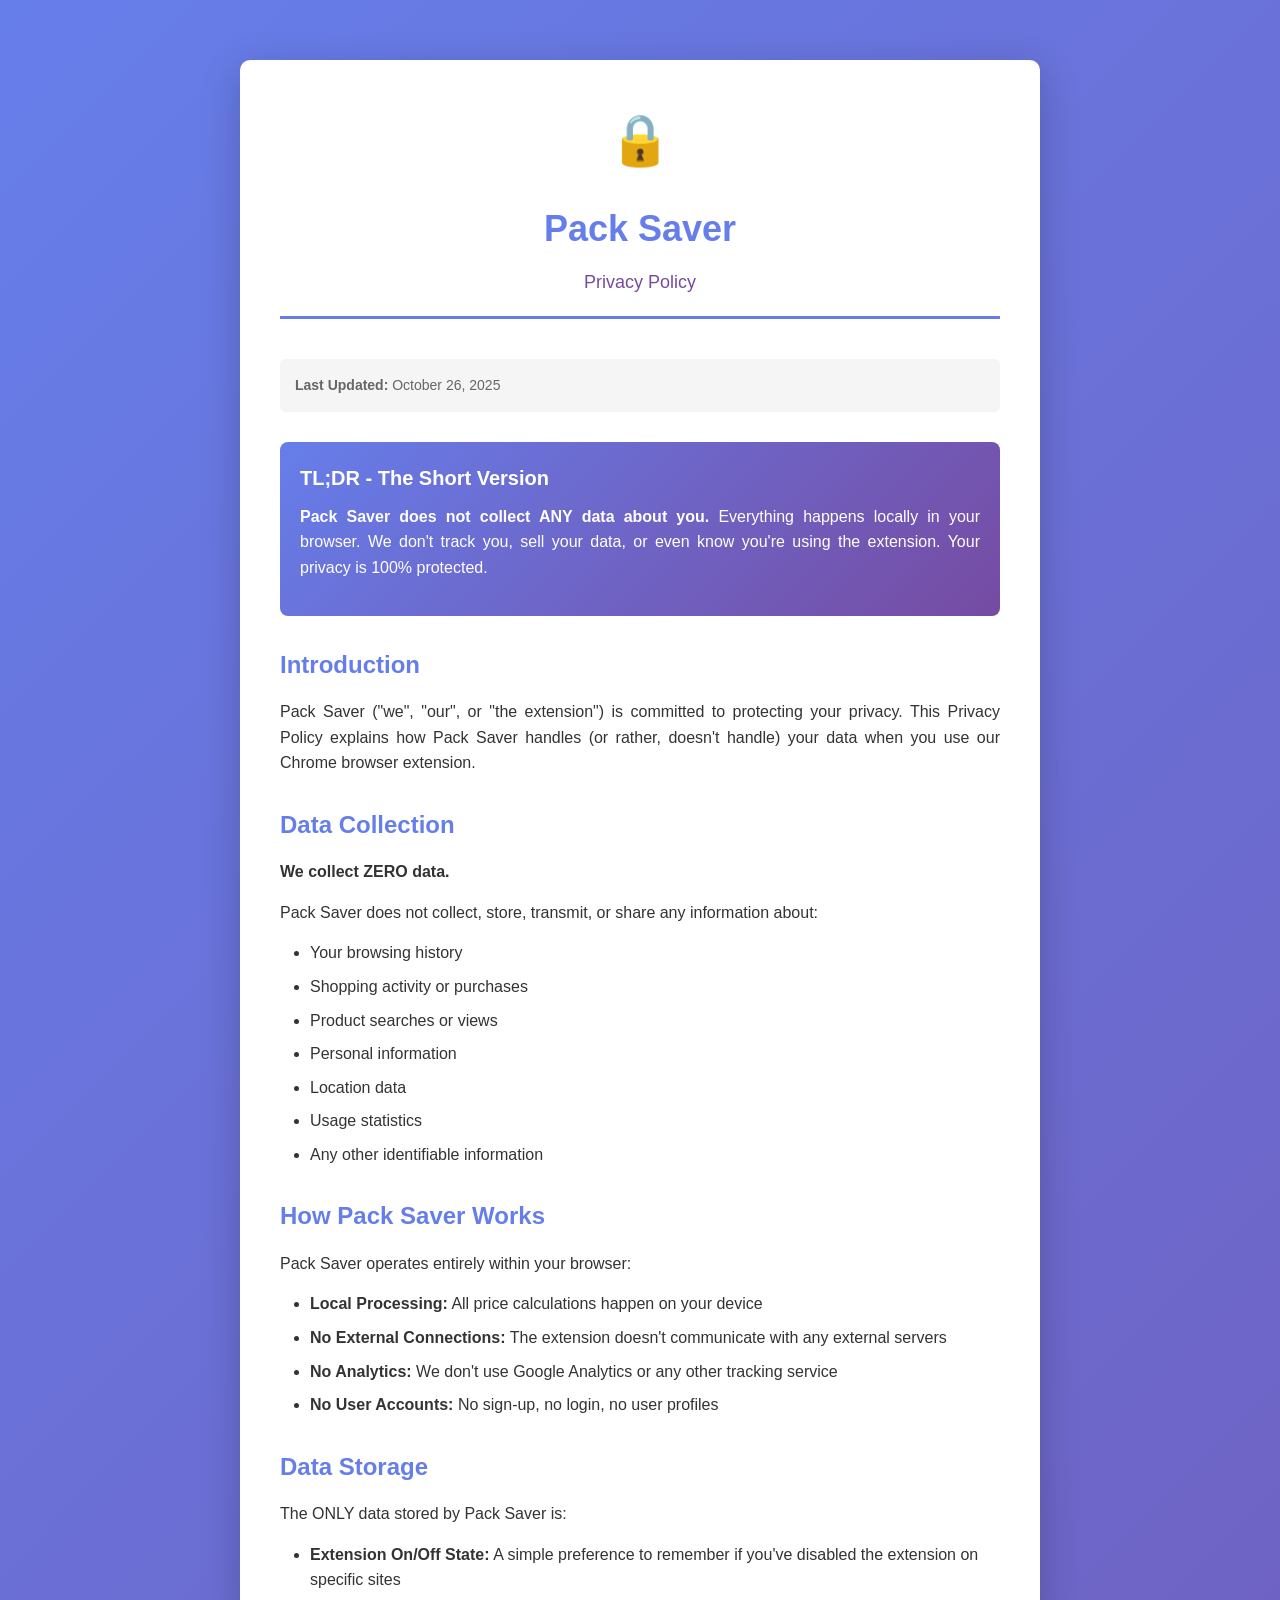
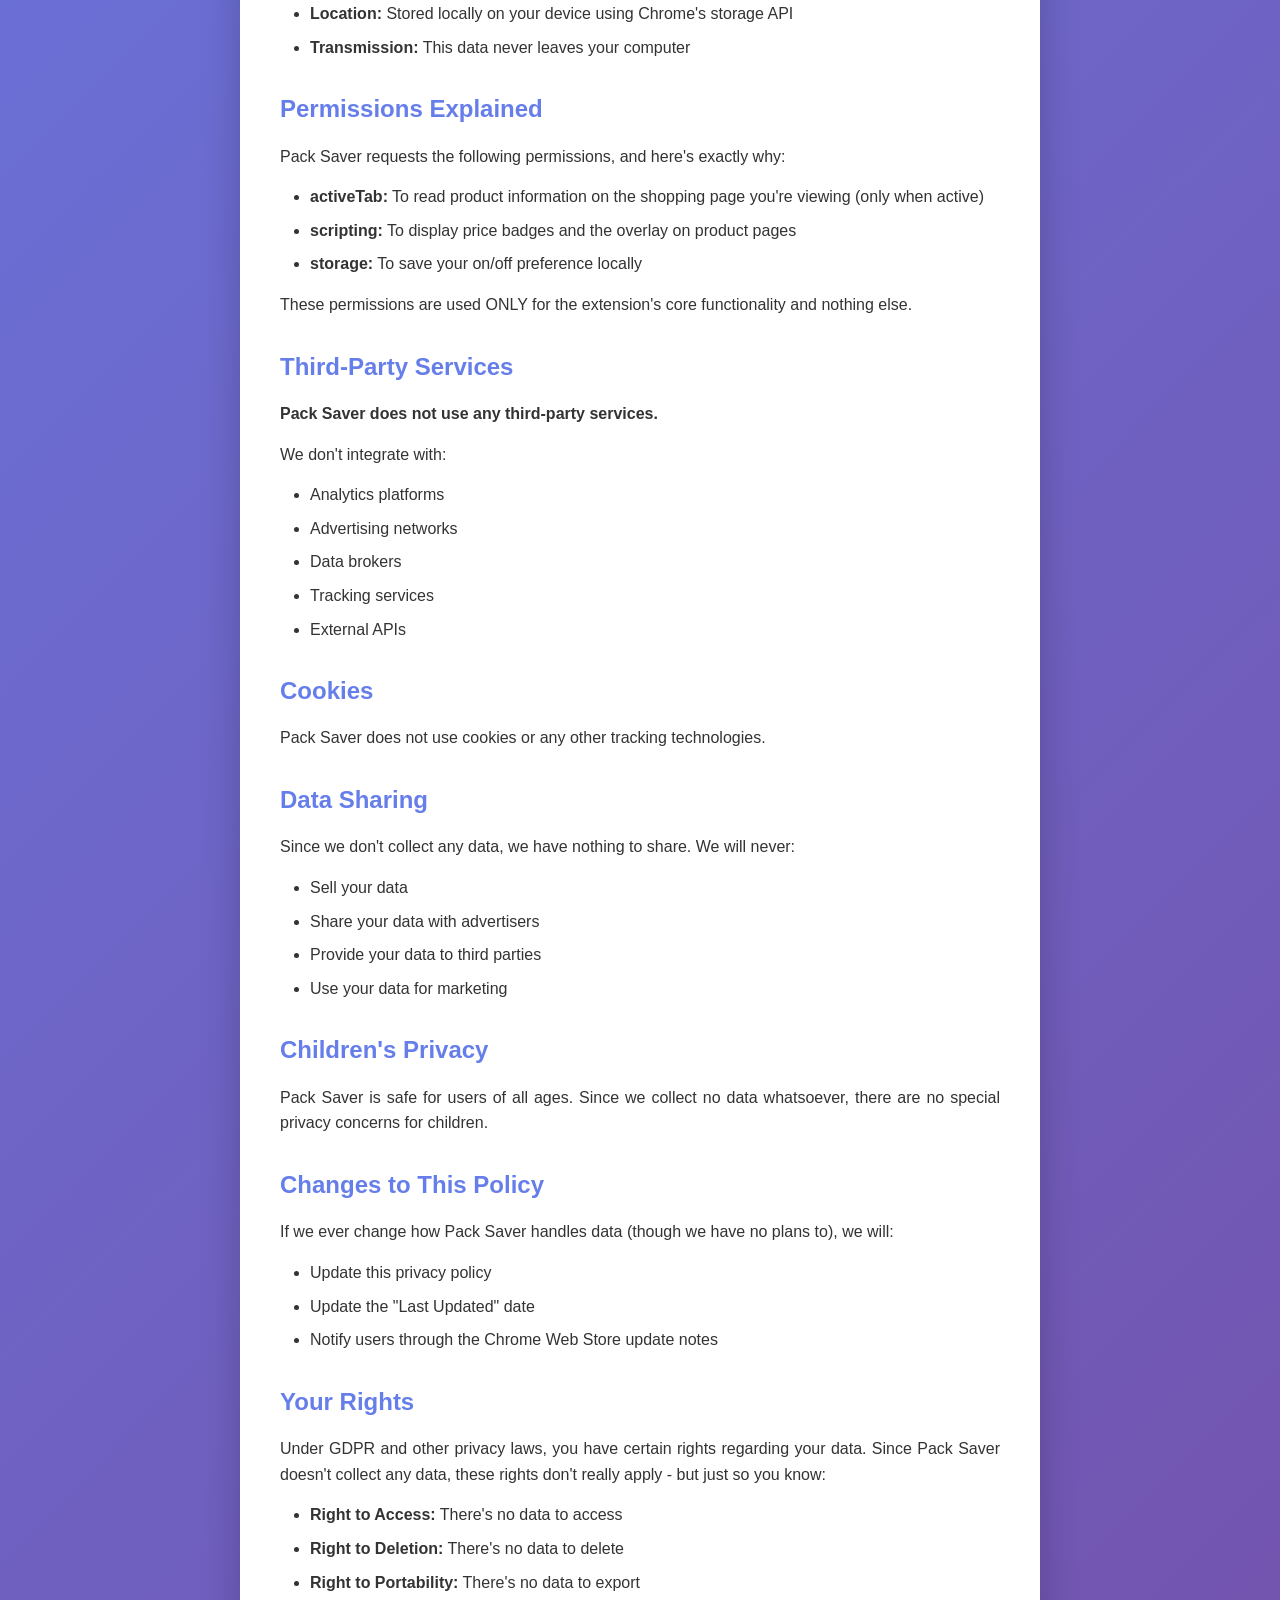
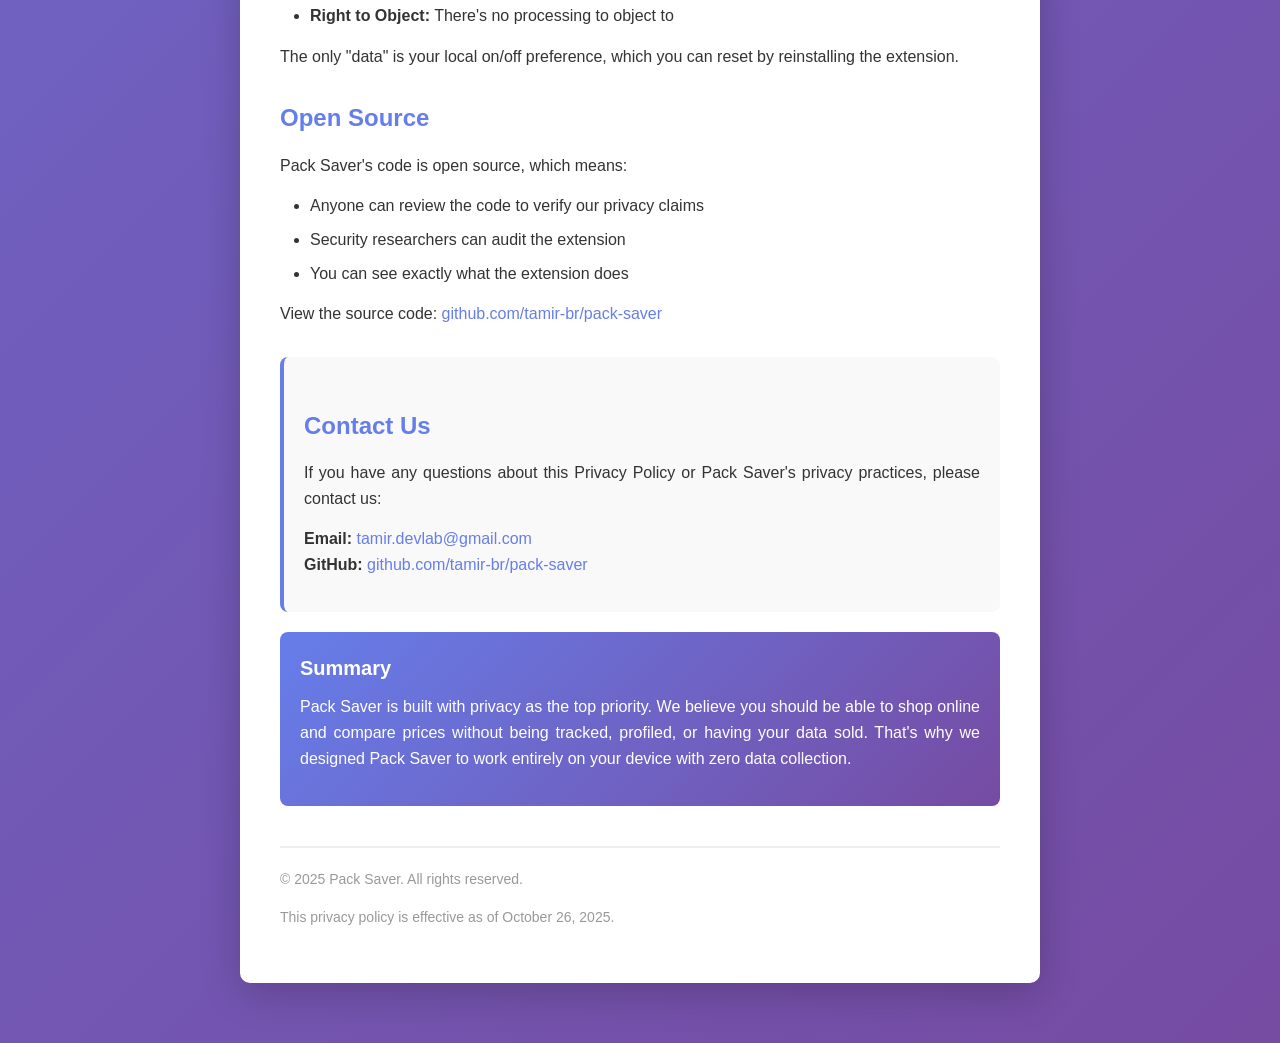
==== privacy.html @ bba47aa4 "Add privacy policy for Pack Saver extension This file contains the complete privacy policy for the P" ====
<!DOCTYPE html>
<html lang="en">
<head>
    <meta charset="UTF-8">
    <meta name="viewport" content="width=device-width, initial-scale=1.0">
    <title>Pack Saver - Privacy Policy</title>
    <style>
        * {
            margin: 0;
            padding: 0;
            box-sizing: border-box;
        }
        
        body {
            font-family: -apple-system, BlinkMacSystemFont, 'Segoe UI', Roboto, Oxygen, Ubuntu, Cantarell, sans-serif;
            line-height: 1.6;
            color: #333;
            background: linear-gradient(135deg, #667eea 0%, #764ba2 100%);
            min-height: 100vh;
            padding: 20px;
        }
        
        .container {
            max-width: 800px;
            margin: 40px auto;
            background: white;
            padding: 40px;
            border-radius: 10px;
            box-shadow: 0 10px 40px rgba(0, 0, 0, 0.2);
        }
        
        .header {
            text-align: center;
            margin-bottom: 40px;
            padding-bottom: 20px;
            border-bottom: 3px solid #667eea;
        }
        
        .header h1 {
            color: #667eea;
            font-size: 36px;
            margin-bottom: 10px;
        }
        
        .header .subtitle {
            color: #764ba2;
            font-size: 18px;
            font-weight: 500;
        }
        
        .last-updated {
            background: #f5f5f5;
            padding: 15px;
            border-radius: 5px;
            margin-bottom: 30px;
            font-size: 14px;
            color: #666;
        }
        
        h2 {
            color: #667eea;
            margin-top: 30px;
            margin-bottom: 15px;
            font-size: 24px;
        }
        
        p {
            margin-bottom: 15px;
            text-align: justify;
        }
        
        .highlight-box {
            background: linear-gradient(135deg, #667eea 0%, #764ba2 100%);
            color: white;
            padding: 20px;
            border-radius: 8px;
            margin: 20px 0;
        }
        
        .highlight-box h3 {
            margin-bottom: 10px;
            font-size: 20px;
        }
        
        ul {
            margin-left: 30px;
            margin-bottom: 15px;
        }
        
        li {
            margin-bottom: 8px;
        }
        
        .contact-section {
            background: #f9f9f9;
            padding: 20px;
            border-radius: 8px;
            margin-top: 30px;
            border-left: 4px solid #667eea;
        }
        
        .footer {
            text-align: center;
            margin-top: 40px;
            padding-top: 20px;
            border-top: 2px solid #eee;
            color: #999;
            font-size: 14px;
        }
        
        a {
            color: #667eea;
            text-decoration: none;
        }
        
        a:hover {
            text-decoration: underline;
        }
        
        .icon {
            font-size: 50px;
            margin-bottom: 20px;
        }
    </style>
</head>
<body>
    <div class="container">
        <div class="header">
            <div class="icon">🔒</div>
            <h1>Pack Saver</h1>
            <div class="subtitle">Privacy Policy</div>
        </div>
        
        <div class="last-updated">
            <strong>Last Updated:</strong> October 26, 2025
        </div>
        
        <div class="highlight-box">
            <h3>TL;DR - The Short Version</h3>
            <p><strong>Pack Saver does not collect ANY data about you.</strong> Everything happens locally in your browser. We don't track you, sell your data, or even know you're using the extension. Your privacy is 100% protected.</p>
        </div>
        
        <h2>Introduction</h2>
        <p>Pack Saver ("we", "our", or "the extension") is committed to protecting your privacy. This Privacy Policy explains how Pack Saver handles (or rather, doesn't handle) your data when you use our Chrome browser extension.</p>
        
        <h2>Data Collection</h2>
        <p><strong>We collect ZERO data.</strong></p>
        <p>Pack Saver does not collect, store, transmit, or share any information about:</p>
        <ul>
            <li>Your browsing history</li>
            <li>Shopping activity or purchases</li>
            <li>Product searches or views</li>
            <li>Personal information</li>
            <li>Location data</li>
            <li>Usage statistics</li>
            <li>Any other identifiable information</li>
        </ul>
        
        <h2>How Pack Saver Works</h2>
        <p>Pack Saver operates entirely within your browser:</p>
        <ul>
            <li><strong>Local Processing:</strong> All price calculations happen on your device</li>
            <li><strong>No External Connections:</strong> The extension doesn't communicate with any external servers</li>
            <li><strong>No Analytics:</strong> We don't use Google Analytics or any other tracking service</li>
            <li><strong>No User Accounts:</strong> No sign-up, no login, no user profiles</li>
        </ul>
        
        <h2>Data Storage</h2>
        <p>The ONLY data stored by Pack Saver is:</p>
        <ul>
            <li><strong>Extension On/Off State:</strong> A simple preference to remember if you've disabled the extension on specific sites</li>
            <li><strong>Location:</strong> Stored locally on your device using Chrome's storage API</li>
            <li><strong>Transmission:</strong> This data never leaves your computer</li>
        </ul>
        
        <h2>Permissions Explained</h2>
        <p>Pack Saver requests the following permissions, and here's exactly why:</p>
        <ul>
            <li><strong>activeTab:</strong> To read product information on the shopping page you're viewing (only when active)</li>
            <li><strong>scripting:</strong> To display price badges and the overlay on product pages</li>
            <li><strong>storage:</strong> To save your on/off preference locally</li>
        </ul>
        <p>These permissions are used ONLY for the extension's core functionality and nothing else.</p>
        
        <h2>Third-Party Services</h2>
        <p><strong>Pack Saver does not use any third-party services.</strong></p>
        <p>We don't integrate with:</p>
        <ul>
            <li>Analytics platforms</li>
            <li>Advertising networks</li>
            <li>Data brokers</li>
            <li>Tracking services</li>
            <li>External APIs</li>
        </ul>
        
        <h2>Cookies</h2>
        <p>Pack Saver does not use cookies or any other tracking technologies.</p>
        
        <h2>Data Sharing</h2>
        <p>Since we don't collect any data, we have nothing to share. We will never:</p>
        <ul>
            <li>Sell your data</li>
            <li>Share your data with advertisers</li>
            <li>Provide your data to third parties</li>
            <li>Use your data for marketing</li>
        </ul>
        
        <h2>Children's Privacy</h2>
        <p>Pack Saver is safe for users of all ages. Since we collect no data whatsoever, there are no special privacy concerns for children.</p>
        
        <h2>Changes to This Policy</h2>
        <p>If we ever change how Pack Saver handles data (though we have no plans to), we will:</p>
        <ul>
            <li>Update this privacy policy</li>
            <li>Update the "Last Updated" date</li>
            <li>Notify users through the Chrome Web Store update notes</li>
        </ul>
        
        <h2>Your Rights</h2>
        <p>Under GDPR and other privacy laws, you have certain rights regarding your data. Since Pack Saver doesn't collect any data, these rights don't really apply - but just so you know:</p>
        <ul>
            <li><strong>Right to Access:</strong> There's no data to access</li>
            <li><strong>Right to Deletion:</strong> There's no data to delete</li>
            <li><strong>Right to Portability:</strong> There's no data to export</li>
            <li><strong>Right to Object:</strong> There's no processing to object to</li>
        </ul>
        <p>The only "data" is your local on/off preference, which you can reset by reinstalling the extension.</p>
        
        <h2>Open Source</h2>
        <p>Pack Saver's code is open source, which means:</p>
        <ul>
            <li>Anyone can review the code to verify our privacy claims</li>
            <li>Security researchers can audit the extension</li>
            <li>You can see exactly what the extension does</li>
        </ul>
        <p>View the source code: <a href="https://github.com/tamir-br/pack-saver" target="_blank">github.com/tamir-br/pack-saver</a></p>
        
        <div class="contact-section">
            <h2>Contact Us</h2>
            <p>If you have any questions about this Privacy Policy or Pack Saver's privacy practices, please contact us:</p>
            <p>
                <strong>Email:</strong> <a href="mailto:tamir.devlab@gmail.com">tamir.devlab@gmail.com</a><br>
                <strong>GitHub:</strong> <a href="https://github.com/tamir-br/pack-saver" target="_blank">github.com/tamir-br/pack-saver</a>
            </p>
        </div>
        
        <div class="highlight-box">
            <h3>Summary</h3>
            <p>Pack Saver is built with privacy as the top priority. We believe you should be able to shop online and compare prices without being tracked, profiled, or having your data sold. That's why we designed Pack Saver to work entirely on your device with zero data collection.</p>
        </div>
        
        <div class="footer">
            <p>&copy; 2025 Pack Saver. All rights reserved.</p>
            <p>This privacy policy is effective as of October 26, 2025.</p>
        </div>
    </div>
</body>
</html>
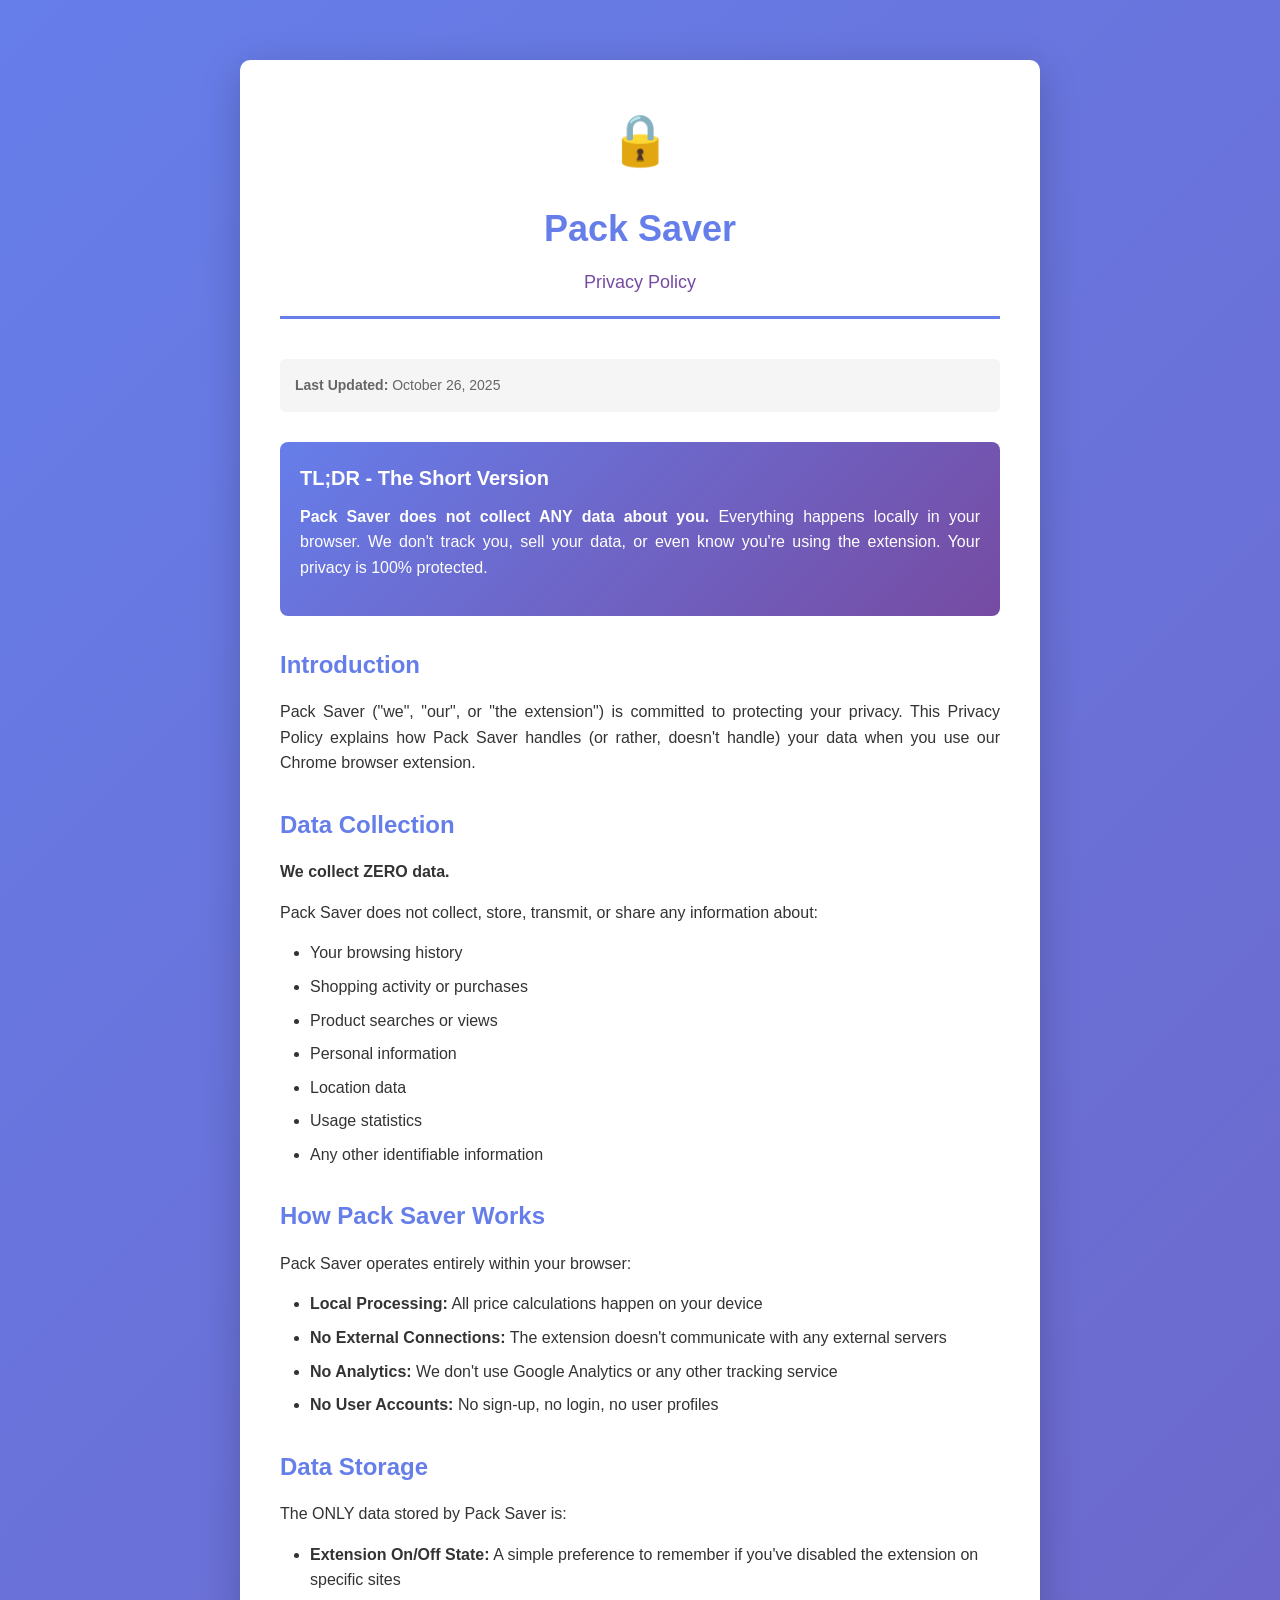
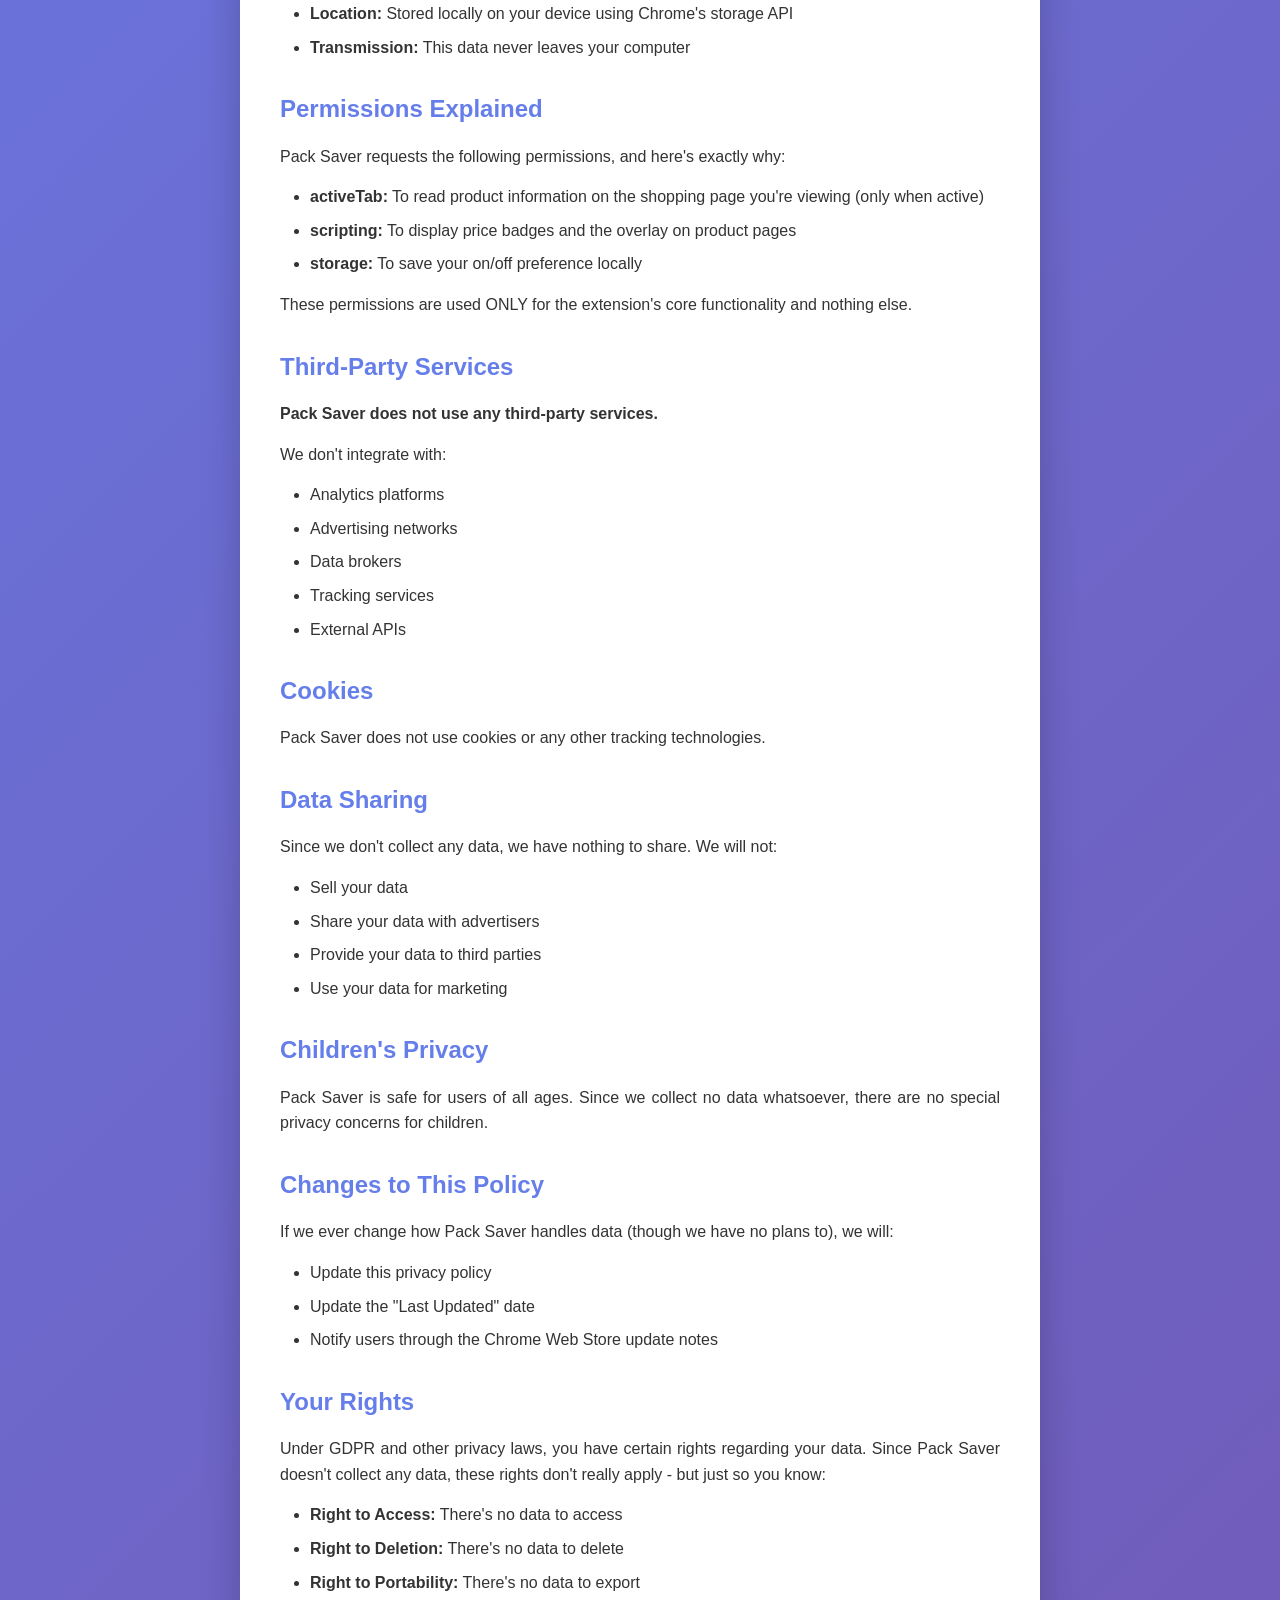
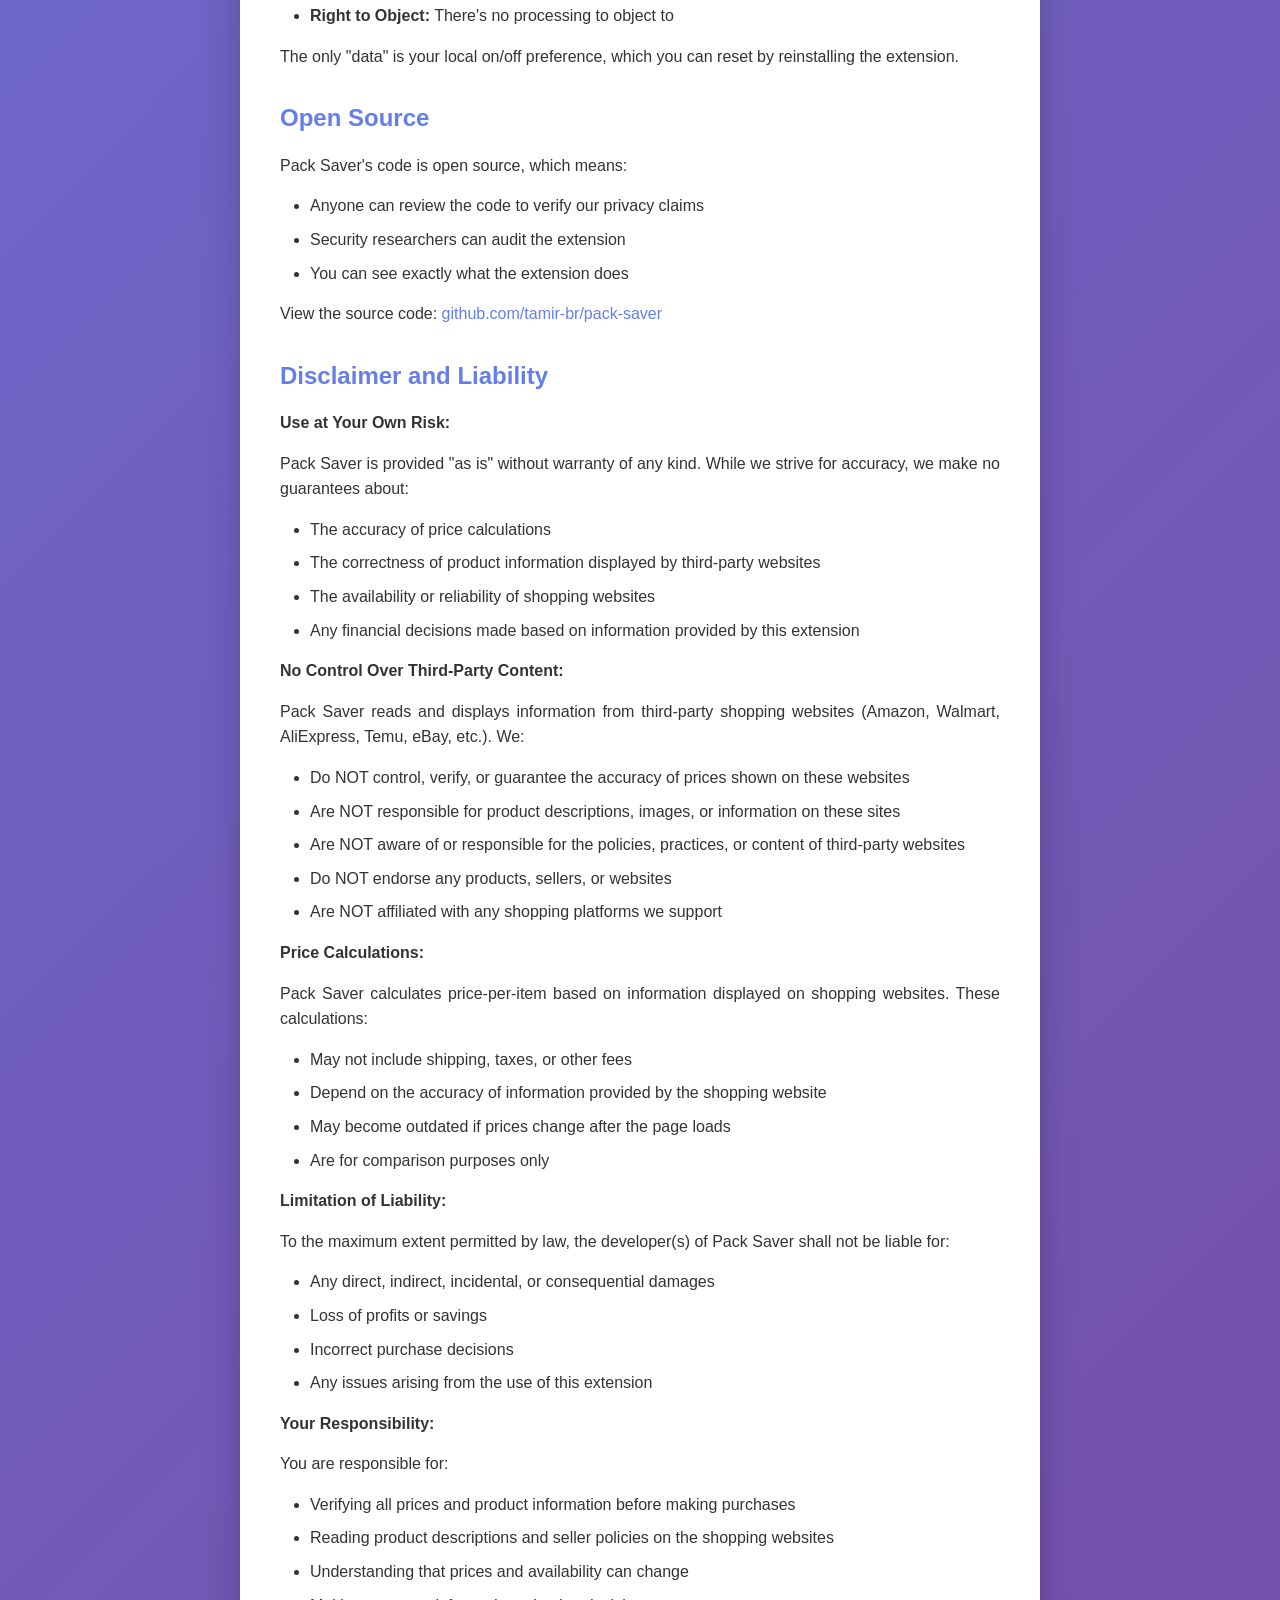
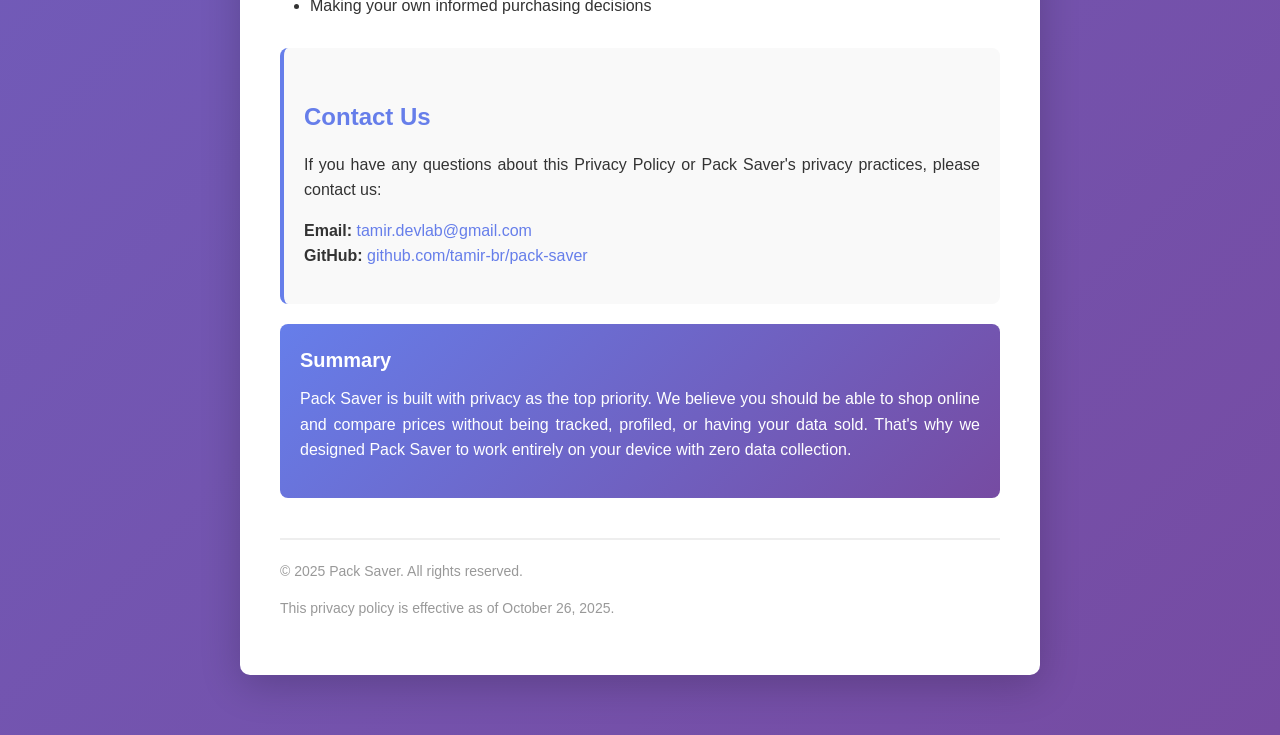
==== commit 95511ce6: "Add disclaimer and liability information to privacy policy Added a disclaimer and liability section " ====
--- a/privacy.html
+++ b/privacy.html
@@ -197,7 +197,7 @@
         <p>Pack Saver does not use cookies or any other tracking technologies.</p>
         
         <h2>Data Sharing</h2>
-        <p>Since we don't collect any data, we have nothing to share. We will never:</p>
+        <p>Since we don't collect any data, we have nothing to share. We will not:</p>
         <ul>
             <li>Sell your data</li>
             <li>Share your data with advertisers</li>
@@ -234,6 +234,53 @@
             <li>You can see exactly what the extension does</li>
         </ul>
         <p>View the source code: <a href="https://github.com/tamir-br/pack-saver" target="_blank">github.com/tamir-br/pack-saver</a></p>
+        
+        <h2>Disclaimer and Liability</h2>
+        <p><strong>Use at Your Own Risk:</strong></p>
+        <p>Pack Saver is provided "as is" without warranty of any kind. While we strive for accuracy, we make no guarantees about:</p>
+        <ul>
+            <li>The accuracy of price calculations</li>
+            <li>The correctness of product information displayed by third-party websites</li>
+            <li>The availability or reliability of shopping websites</li>
+            <li>Any financial decisions made based on information provided by this extension</li>
+        </ul>
+        
+        <p><strong>No Control Over Third-Party Content:</strong></p>
+        <p>Pack Saver reads and displays information from third-party shopping websites (Amazon, Walmart, AliExpress, Temu, eBay, etc.). We:</p>
+        <ul>
+            <li>Do NOT control, verify, or guarantee the accuracy of prices shown on these websites</li>
+            <li>Are NOT responsible for product descriptions, images, or information on these sites</li>
+            <li>Are NOT aware of or responsible for the policies, practices, or content of third-party websites</li>
+            <li>Do NOT endorse any products, sellers, or websites</li>
+            <li>Are NOT affiliated with any shopping platforms we support</li>
+        </ul>
+        
+        <p><strong>Price Calculations:</strong></p>
+        <p>Pack Saver calculates price-per-item based on information displayed on shopping websites. These calculations:</p>
+        <ul>
+            <li>May not include shipping, taxes, or other fees</li>
+            <li>Depend on the accuracy of information provided by the shopping website</li>
+            <li>May become outdated if prices change after the page loads</li>
+            <li>Are for comparison purposes only</li>
+        </ul>
+        
+        <p><strong>Limitation of Liability:</strong></p>
+        <p>To the maximum extent permitted by law, the developer(s) of Pack Saver shall not be liable for:</p>
+        <ul>
+            <li>Any direct, indirect, incidental, or consequential damages</li>
+            <li>Loss of profits or savings</li>
+            <li>Incorrect purchase decisions</li>
+            <li>Any issues arising from the use of this extension</li>
+        </ul>
+        
+        <p><strong>Your Responsibility:</strong></p>
+        <p>You are responsible for:</p>
+        <ul>
+            <li>Verifying all prices and product information before making purchases</li>
+            <li>Reading product descriptions and seller policies on the shopping websites</li>
+            <li>Understanding that prices and availability can change</li>
+            <li>Making your own informed purchasing decisions</li>
+        </ul>
         
         <div class="contact-section">
             <h2>Contact Us</h2>
